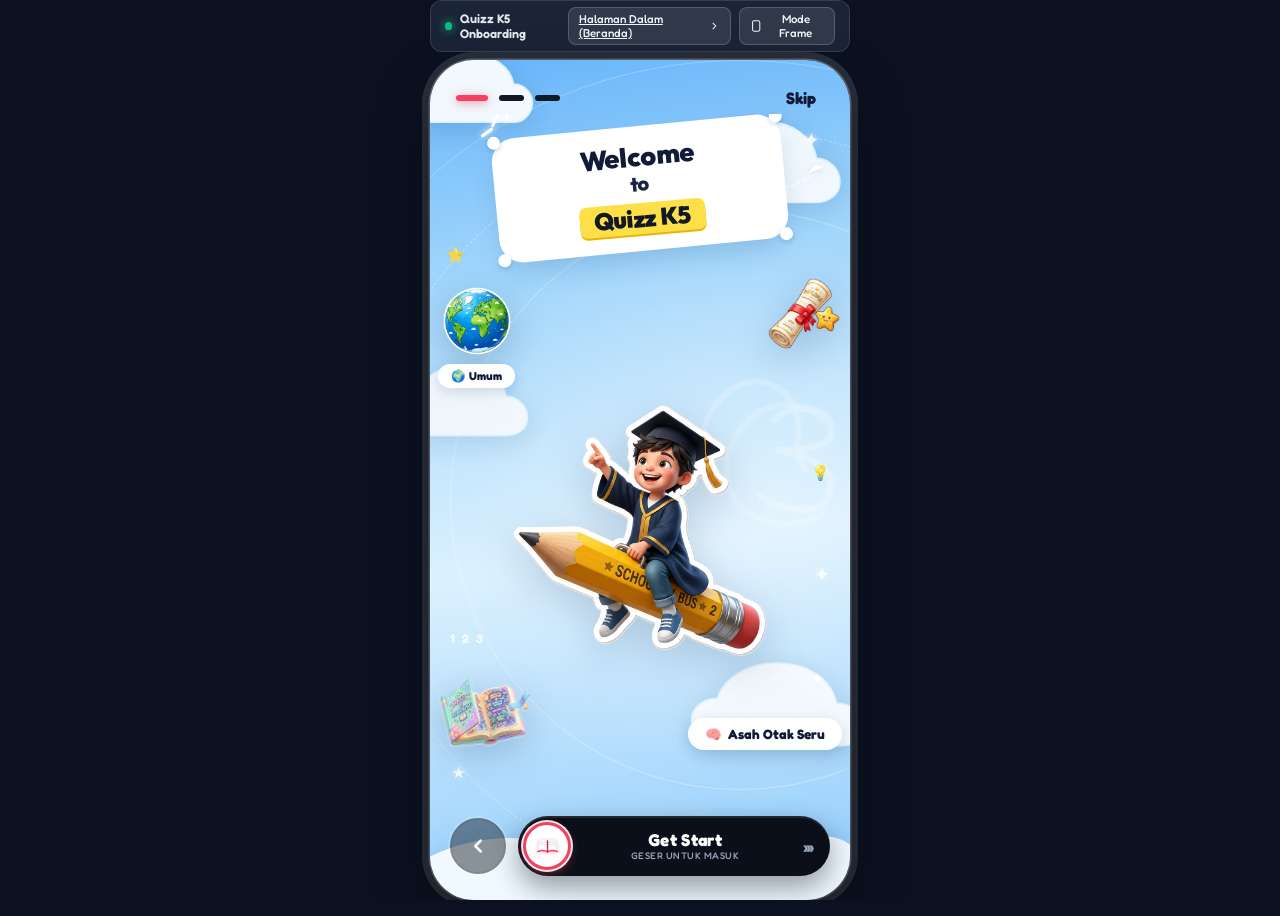
==== index.html @ 871a9f18 "first commit" ====
<!DOCTYPE html>
<html lang="id">
<head>
  <meta charset="UTF-8">
  <meta name="viewport" content="width=device-width, initial-scale=1.0, maximum-scale=1.0, user-scalable=no, viewport-fit=cover">
  <title>Quizz K5 - Welcome</title>
  <meta name="description" content="Welcome to Quizz K5 - Fun and Interactive Learning Quiz">
  <!-- Google Fonts -->
  <link rel="preconnect" href="https://fonts.googleapis.com">
  <link rel="preconnect" href="https://fonts.gstatic.com" crossorigin>
  <link href="https://fonts.googleapis.com/css2?family=Fredoka:wght@400;500;600;700&family=Outfit:wght@400;500;600;700;800;900&family=Plus+Jakarta+Sans:wght@500;600;700;800&display=swap" rel="stylesheet">
  <link rel="stylesheet" href="style.css">
</head>
<body>
  <div class="viewport-wrapper">
    <!-- Desktop Preview Controls -->
    <div class="preview-toolbar" id="previewToolbar">
      <div class="toolbar-brand">
        <span class="toolbar-dot"></span>
        <span class="toolbar-title">Quizz K5 Onboarding</span>
      </div>
      <div class="toolbar-actions">
        <a href="beranda/index.html" class="toolbar-btn" title="Buka Halaman Dalam Beranda">
          <span>Halaman Dalam (Beranda)</span>
          <svg width="14" height="14" viewBox="0 0 24 24" fill="none" stroke="currentColor" stroke-width="2"><polyline points="9 18 15 12 9 6"></polyline></svg>
        </a>
        <button class="toolbar-btn" id="toggleFrameBtn" title="Toggle Mobile Mockup Frame">
          <svg width="14" height="14" viewBox="0 0 24 24" fill="none" stroke="currentColor" stroke-width="2"><rect x="5" y="2" width="14" height="20" rx="3"></rect><line x1="12" y1="18" x2="12.01" y2="18"></line></svg>
          <span id="frameModeText">Mode Frame</span>
        </button>
      </div>
    </div>

    <!-- Main Mobile App Screen (Onboarding) -->
    <main class="app-screen" id="appScreen">
      <!-- Background Graphic Accents (Vibrant Sky with Crisp Fluffy Clouds) -->
      <div class="bg-elements" aria-hidden="true">
        <!-- Concentric Radial Wave Rings -->
        <div class="wave-ring wave-1"></div>
        <div class="wave-ring wave-2"></div>
        <div class="wave-ring wave-3"></div>

        <!-- Defined, Visible Fluffy Clouds (High Contrast & Soft Shadows) -->
        <svg class="abstract-cloud cloud-top-left" viewBox="0 0 200 120" fill="none" xmlns="http://www.w3.org/2000/svg">
          <path d="M25 85C12 85 0 74 0 62C0 50 10 40 22 40C26 20 46 5 72 5C98 5 118 20 122 40C134 40 144 50 144 62C144 74 134 85 122 85H25Z" fill="#FFFFFF" fill-opacity="0.95"/>
          <path d="M25 85C12 85 0 74 0 62C0 50 10 40 22 40C26 20 46 5 72 5C98 5 118 20 122 40C134 40 144 50 144 62C144 74 134 85 122 85H25Z" stroke="#E0F2FE" stroke-width="2"/>
        </svg>

        <svg class="abstract-cloud cloud-upper-right" viewBox="0 0 240 140" fill="none" xmlns="http://www.w3.org/2000/svg">
          <path d="M40 105C22 105 8 92 8 76C8 60 22 48 38 48C44 24 70 8 102 8C134 8 160 26 164 52C178 52 192 64 192 80C192 96 178 105 162 105H40Z" fill="#FFFFFF" fill-opacity="0.92"/>
          <path d="M40 105C22 105 8 92 8 76C8 60 22 48 38 48C44 24 70 8 102 8C134 8 160 26 164 52C178 52 192 64 192 80C192 96 178 105 162 105H40Z" stroke="#E0F2FE" stroke-width="2"/>
        </svg>

        <svg class="abstract-cloud cloud-mid-left" viewBox="0 0 220 130" fill="none" xmlns="http://www.w3.org/2000/svg">
          <path d="M30 90C14 90 2 78 2 64C2 50 14 40 28 40C34 18 56 4 82 4C110 4 132 20 136 42C150 42 162 54 162 68C162 82 150 90 136 90H30Z" fill="#FFFFFF" fill-opacity="0.88"/>
          <path d="M30 90C14 90 2 78 2 64C2 50 14 40 28 40C34 18 56 4 82 4C110 4 132 20 136 42C150 42 162 54 162 68C162 82 150 90 136 90H30Z" stroke="#E0F2FE" stroke-width="2"/>
        </svg>

        <svg class="abstract-cloud cloud-lower-right" viewBox="0 0 260 150" fill="none" xmlns="http://www.w3.org/2000/svg">
          <path d="M50 115C30 115 14 100 14 84C14 68 28 56 46 56C54 30 84 12 120 12C158 12 188 32 194 62C212 62 230 76 230 94C230 112 212 115 194 115H50Z" fill="#FFFFFF" fill-opacity="0.9"/>
          <path d="M50 115C30 115 14 100 14 84C14 68 28 56 46 56C54 30 84 12 120 12C158 12 188 32 194 62C212 62 230 76 230 94C230 112 212 115 194 115H50Z" stroke="#E0F2FE" stroke-width="2"/>
        </svg>

        <!-- Bottom Horizon Rolling Clouds -->
        <svg class="abstract-cloud-bottom" viewBox="0 0 420 120" preserveAspectRatio="none" fill="none" xmlns="http://www.w3.org/2000/svg">
          <path d="M0 65C40 40 85 35 130 50C175 65 220 45 265 38C310 30 355 45 390 40C405 38 415 45 420 50V120H0V65Z" fill="#FFFFFF" fill-opacity="0.85"/>
          <path d="M0 75C30 55 70 50 110 62C160 76 210 60 255 52C310 42 360 55 420 60V120H0V75Z" fill="#F0F9FF" fill-opacity="0.95"/>
        </svg>

        <!-- Flying Paper Airplane Doodle -->
        <svg class="airplane-doodle" viewBox="0 0 160 100" fill="none" xmlns="http://www.w3.org/2000/svg">
          <path d="M10 80 C40 85, 60 50, 100 40 C120 35, 135 25, 140 18" stroke="rgba(255,255,255,0.7)" stroke-width="2" stroke-linecap="round" stroke-dasharray="4 4"/>
          <polygon points="145,15 125,24 135,12" fill="#FFFFFF" filter="drop-shadow(0 2px 4px rgba(18,54,102,0.15))"/>
        </svg>

        <!-- Cartoon Outline "ABC" Letters in background right -->
        <svg class="abc-doodle" viewBox="0 0 260 260" fill="none" xmlns="http://www.w3.org/2000/svg">
          <path d="M45 130 C45 90, 80 50, 115 50 C150 50, 175 80, 175 125 C175 140, 180 155, 190 165" stroke="rgba(255,255,255,0.5)" stroke-width="8" stroke-linecap="round" stroke-linejoin="round" stroke-dasharray="1 1"/>
          <path d="M140 100 C155 75, 215 70, 220 105 C225 130, 170 140, 150 140 C190 145, 235 155, 225 195 C215 230, 155 220, 130 205" stroke="rgba(255,255,255,0.6)" stroke-width="9" stroke-linecap="round" stroke-linejoin="round"/>
          <path d="M220 220 C180 250, 120 245, 95 210 C70 175, 80 120, 120 90 C150 70, 190 75, 205 95" stroke="rgba(255,255,255,0.45)" stroke-width="8" stroke-linecap="round"/>
        </svg>

        <!-- Educational Doodles Floating in Sky -->
        <div class="sky-doodle doodle-star1">⭐</div>
        <div class="sky-doodle doodle-star2">✨</div>
        <div class="sky-doodle doodle-bulb">💡</div>
        <div class="sky-doodle doodle-math">1 2 3</div>
        <div class="sky-doodle doodle-plus">+</div>

        <!-- Delicate Sparkles -->
        <div class="sparkle sparkle-1">✦</div>
        <div class="sparkle sparkle-2">✧</div>
        <div class="sparkle sparkle-3">✦</div>
        <div class="sparkle sparkle-4">★</div>
      </div>

      <!-- Top Navigation Bar -->
      <header class="top-nav">
        <!-- Progress Indicators (Red navigation dashes) -->
        <nav class="progress-dashes" aria-label="Navigasi Halaman Quiz">
          <button class="dash-btn active" id="navDash0" aria-label="Slide 1" data-slide="0">
            <span class="dash-indicator"></span>
          </button>
          <button class="dash-btn" id="navDash1" aria-label="Slide 2" data-slide="1">
            <span class="dash-indicator"></span>
          </button>
          <button class="dash-btn" id="navDash2" aria-label="Slide 3" data-slide="2">
            <span class="dash-indicator"></span>
          </button>
        </nav>

        <!-- Skip Button (Jumps directly to Beranda) -->
        <button class="skip-btn" id="skipBtn" type="button" aria-label="Skip onboarding to Home">
          Skip
        </button>
      </header>

      <!-- NEATLY ARRANGED FLOATING LEARNING ELEMENTS (Enlarged & Animated, No Overlap) -->
      <!-- 1. Mid-Left: 3D Earth Globe + "Umum" Badge -->
      <div class="ambient-badge-wrap ambient-left" id="wrapGlobe">
        <div class="floating-item item-globe" id="floatingGlobe" title="Planet Bumi Pengetahuan">
          <img src="assets/element_globe.png" alt="Planet Bumi 3D" class="float-img" draggable="false">
        </div>
        <div class="chip-left" id="chipLeft">
          <span class="chip-icon">🌍</span>
          <span class="chip-text">Umum</span>
        </div>
      </div>

      <!-- 2. Mid-Right: 3D Diploma & Gold Star Certificate -->
      <div class="ambient-badge-wrap ambient-right" id="wrapDiploma">
        <div class="floating-item item-diploma" id="floatingDiploma" title="Ijazah & Bintang Juara">
          <img src="assets/element_diploma.png" alt="Sertifikat 3D" class="float-img" draggable="false">
        </div>
      </div>

      <!-- 3. Lower-Left: 3D Magic Open Book (Elevated & Enlarged) -->
      <div class="ambient-badge-wrap ambient-bottom-left" id="wrapBook">
        <div class="floating-item item-book" id="floatingBook" title="Buku Pelajaran Ajaib">
          <img src="assets/element_book.png" alt="Buku Ajaib 3D" class="float-img" draggable="false">
        </div>
      </div>

      <!-- 4. Lower-Right: Creative Brain Challenge Badge (Elevated & Enlarged) -->
      <div class="ambient-badge-wrap ambient-bottom-right" id="wrapBrain">
        <div class="chip-right" id="chipRight">
          <span class="chip-icon">🧠</span>
          <span class="chip-text">Asah Otak Seru</span>
        </div>
      </div>

      <!-- Carousel Container (Slides) -->
      <div class="carousel-container" id="carouselContainer">
        <div class="carousel-track" id="carouselTrack">

          <!-- SLIDE 1 (MATCHES REFERENCE IMAGE EXACTLY - BALANCED & SPACIOUS) -->
          <div class="carousel-slide slide-active" data-index="0">
            <!-- Tilted Board with 4 Corner Pins -->
            <div class="welcome-section">
              <div class="card-wrapper">
                <div class="burst-sparkles" aria-hidden="true">
                  <span class="ray ray-1"></span>
                  <span class="ray ray-2"></span>
                  <span class="ray ray-3"></span>
                </div>
                <div class="welcome-card">
                  <div class="corner-pin pin-tl"></div>
                  <div class="corner-pin pin-tr"></div>
                  <div class="corner-pin pin-bl"></div>
                  <div class="corner-pin pin-br"></div>
                  <div class="card-inner-content">
                    <h1 class="welcome-title">
                      <span class="title-line title-welcome">Welcome</span>
                      <span class="title-line title-to">to</span>
                      <span class="title-line title-highlight-wrap">
                        <span class="title-highlight">Quizz K5</span>
                      </span>
                    </h1>
                  </div>
                </div>
              </div>
            </div>

            <!-- Hero Character: Boy on Flying Pencil (Static, No Bobbing Animation) -->
            <div class="hero-character-section">
              <div class="character-container">
                <div class="character-inner character-static">
                  <img 
                    src="assets/character.png" 
                    alt="Siswa ceria mengendarai pensil kuning terbang"
                    class="hero-img hero-boy"
                    id="heroCharacter"
                    draggable="false"
                  />
                </div>
              </div>
            </div>
          </div>

          <!-- SLIDE 2: Raih Bintang & Skor Juara -->
          <div class="carousel-slide" data-index="1">
            <div class="welcome-section">
              <div class="card-wrapper">
                <div class="burst-sparkles" aria-hidden="true">
                  <span class="ray ray-1"></span>
                  <span class="ray ray-2"></span>
                  <span class="ray ray-3"></span>
                </div>
                <div class="welcome-card card-slide2">
                  <div class="corner-pin pin-tl"></div>
                  <div class="corner-pin pin-tr"></div>
                  <div class="corner-pin pin-bl"></div>
                  <div class="corner-pin pin-br"></div>
                  <div class="card-inner-content">
                    <h2 class="welcome-title">
                      <span class="title-line title-welcome">Raih Bintang</span>
                      <span class="title-line title-to">&amp; Skor</span>
                      <span class="title-line title-highlight-wrap">
                        <span class="title-highlight">Terbaikmu</span>
                      </span>
                    </h2>
                  </div>
                </div>
              </div>
            </div>

            <!-- Hero Character: Girl with Golden Star Trophy (Static) -->
            <div class="hero-character-section">
              <div class="character-container">
                <div class="character-inner character-static">
                  <img 
                    src="assets/character2.png" 
                    alt="Siswi berprestasi memegang piala bintang emas dan kartu kuis"
                    class="hero-img hero-trophy"
                    draggable="false"
                  />
                </div>
              </div>
            </div>
          </div>

          <!-- SLIDE 3: Siap Untuk Memulai Tantangan -->
          <div class="carousel-slide" data-index="2">
            <div class="welcome-section">
              <div class="card-wrapper">
                <div class="burst-sparkles" aria-hidden="true">
                  <span class="ray ray-1"></span>
                  <span class="ray ray-2"></span>
                  <span class="ray ray-3"></span>
                </div>
                <div class="welcome-card card-slide3">
                  <div class="corner-pin pin-tl"></div>
                  <div class="corner-pin pin-tr"></div>
                  <div class="corner-pin pin-bl"></div>
                  <div class="corner-pin pin-br"></div>
                  <div class="card-inner-content">
                    <h2 class="welcome-title">
                      <span class="title-line title-welcome">Siap Untuk</span>
                      <span class="title-line title-to">Memulai</span>
                      <span class="title-line title-highlight-wrap">
                        <span class="title-highlight">Tantangan?</span>
                      </span>
                    </h2>
                  </div>
                </div>
              </div>
            </div>

            <!-- Hero Character: Student Ready with Checklist (Static) -->
            <div class="hero-character-section">
              <div class="character-container">
                <div class="character-inner character-static">
                  <img 
                    src="assets/character3.png" 
                    alt="Siswa siap kuis dengan checklist kelulusan"
                    class="hero-img hero-ready"
                    draggable="false"
                  />
                </div>
              </div>
            </div>
          </div>

        </div>
      </div>

      <!-- Bottom Action Bar / Draggable Slider (Slide to Start -> Navigates to home.html) -->
      <footer class="bottom-action-bar">
        <!-- Left Circular Back Button -->
        <button class="circle-btn-back disabled" id="backBtn" type="button" aria-label="Halaman sebelumnya">
          <svg width="22" height="22" viewBox="0 0 24 24" fill="none" stroke="currentColor" stroke-width="2.8" stroke-linecap="round" stroke-linejoin="round">
            <polyline points="15 18 9 12 15 6"></polyline>
          </svg>
        </button>

        <!-- Right Draggable Slider Pill Button (Slide to Start / Geser) -->
        <div class="slider-pill-container" id="sliderPillContainer">
          <!-- Active Color Progress Fill (Follows Thumb Drag) -->
          <div class="slider-fill-track" id="sliderFillTrack"></div>

          <!-- Draggable Thumb Knob (Pink rimmed circle with open book icon) -->
          <div class="slider-thumb-handle" id="sliderThumb" role="slider" aria-label="Geser untuk Memulai" aria-valuemin="0" aria-valuemax="100" aria-valuenow="0" tabindex="0">
            <div class="book-badge">
              <div class="book-icon-wrapper">
                <svg viewBox="0 0 36 36" fill="none" class="book-svg">
                  <!-- Book Pages / Spine -->
                  <path d="M18 10C14.5 7.5 9 7.8 5 10V25C9 23 14.5 22.8 18 25V10Z" fill="#FFFFFF" stroke="#E2E8F0" stroke-width="1.2"/>
                  <path d="M18 10C21.5 7.5 27 7.8 31 10V25C27 23 21.5 22.8 18 25V10Z" fill="#F8FAFC" stroke="#E2E8F0" stroke-width="1.2"/>
                  <!-- Page edge lines -->
                  <path d="M7 13C10.5 11.2 15 11.2 17 12.5" stroke="#CBD5E1" stroke-width="1" stroke-linecap="round"/>
                  <path d="M7 16.5C10.5 14.7 15 14.7 17 16" stroke="#CBD5E1" stroke-width="1" stroke-linecap="round"/>
                  <path d="M19 12.5C21 11.2 25.5 11.2 29 13" stroke="#CBD5E1" stroke-width="1" stroke-linecap="round"/>
                  <path d="M19 16C21 14.7 25.5 14.7 29 16.5" stroke="#CBD5E1" stroke-width="1" stroke-linecap="round"/>
                  <!-- Book Cover Border / Outline in Pink/Red -->
                  <path d="M4 25.5C8 23.5 14 23.2 18 25.8C22 23.2 28 23.5 32 25.5" stroke="#F43F5E" stroke-width="2" stroke-linecap="round"/>
                  <path d="M18 10V26" stroke="#E11D48" stroke-width="2" stroke-linecap="round"/>
                </svg>
              </div>
            </div>
            <!-- Swipe drag hint ripples -->
            <div class="thumb-pulse-ring"></div>
          </div>

          <!-- Center Slider Text Label -->
          <div class="slider-text-label" id="sliderTextLabel">
            <span class="main-label">Get Start</span>
            <span class="sub-label">Geser untuk Masuk</span>
          </div>

          <!-- Triple Chevron Chevrons (Right End) -->
          <div class="triple-arrow" id="sliderArrows" aria-hidden="true">
            <span class="arr arr-1">›</span>
            <span class="arr arr-2">›</span>
            <span class="arr arr-3">›</span>
          </div>
        </div>
      </footer>

      <!-- Interactive Modal / Feedback Toast -->
      <div class="toast-notification" id="toastNotification" role="alert" aria-live="polite">
        <span class="toast-icon">🚀</span>
        <span class="toast-msg" id="toastMsg">Menyiapkan Kuis K5...</span>
      </div>

      <!-- Confetti Particles Container -->
      <div class="confetti-container" id="confettiContainer" aria-hidden="true"></div>
    </main>
  </div>

  <script src="script.js"></script>
</body>
</html>
---- style.css ----
/* ==========================================================================
   QUIZZ K5 - MODERN ONBOARDING UI
   Design Theme: Soft Cloud Blue with Abstract Cloud Formations
   Clean, Balanced, Spacious Layout (Zero Overlap, Static Hero, Responsive)
   ========================================================================== */

:root {
  /* Soft Cloud Blue Theme */
  --bg-sky-top: #a5d4fb;
  --bg-sky-mid: #cde7fe;
  --bg-sky-bottom: #a8d6fa;

  /* Red/Pink Navigation & Accents */
  --color-nav-red: #f43f5e;
  --color-nav-red-glow: rgba(244, 63, 94, 0.55);
  --color-primary-dark: #0f172a;
  --color-navy: #111a36;
  --color-highlight-yellow: #fde047;
  --color-highlight-shadow: #eab308;

  /* Typography */
  --font-heading: 'Outfit', -apple-system, BlinkMacSystemFont, sans-serif;
  --font-friendly: 'Fredoka', 'Plus Jakarta Sans', sans-serif;

  /* Sizing */
  --app-max-width: 420px;
  --app-height: 840px;
  --transition-smooth: all 0.28s cubic-bezier(0.34, 1.56, 0.64, 1);
}

/* Base Reset */
*, *::before, *::after {
  box-sizing: border-box;
  margin: 0;
  padding: 0;
  -webkit-tap-highlight-color: transparent;
}

html, body {
  width: 100%;
  min-height: 100%;
  height: 100%;
  font-family: var(--font-friendly);
  background: #0b1120;
  color: var(--color-primary-dark);
  overflow-x: hidden;
  display: flex;
  justify-content: center;
  align-items: center;
  user-select: none;
  -webkit-font-smoothing: antialiased;
}

/* ==========================================================================
   VIEWPORT WRAPPER & TOOLBAR
   ========================================================================== */
.viewport-wrapper {
  display: flex;
  flex-direction: column;
  align-items: center;
  justify-content: center;
  min-height: 100vh;
  min-height: 100dvh;
  width: 100%;
  padding: clamp(8px, 1.8vh, 18px) 12px;
  position: relative;
}

.preview-toolbar {
  display: flex;
  align-items: center;
  justify-content: space-between;
  width: 100%;
  max-width: var(--app-max-width);
  margin-bottom: 8px;
  padding: 6px 14px;
  background: rgba(30, 41, 59, 0.85);
  backdrop-filter: blur(12px);
  -webkit-backdrop-filter: blur(12px);
  border: 1px solid rgba(255, 255, 255, 0.12);
  border-radius: 12px;
  color: #e2e8f0;
  font-size: 12.5px;
  flex-shrink: 0;
}

.toolbar-brand {
  display: flex;
  align-items: center;
  gap: 8px;
  font-weight: 600;
}

.toolbar-dot {
  width: 8px;
  height: 8px;
  border-radius: 50%;
  background: #10b981;
  box-shadow: 0 0 10px #10b981;
  animation: pulse-dot 2s infinite ease-in-out;
}

@keyframes pulse-dot {
  0%, 100% { opacity: 1; transform: scale(1); }
  50% { opacity: 0.5; transform: scale(0.85); }
}

.toolbar-actions {
  display: flex;
  gap: 8px;
}

.toolbar-btn {
  background: rgba(255, 255, 255, 0.1);
  border: 1px solid rgba(255, 255, 255, 0.18);
  color: #f1f5f9;
  border-radius: 8px;
  padding: 4px 10px;
  font-size: 11.5px;
  font-weight: 500;
  font-family: inherit;
  cursor: pointer;
  display: flex;
  align-items: center;
  gap: 5px;
  transition: all 0.2s ease;
}

.toolbar-btn:hover {
  background: rgba(255, 255, 255, 0.22);
}

/* ==========================================================================
   APP SCREEN (PHONE CONTAINER & SOFT CLOUD BLUE BACKGROUND)
   ========================================================================== */
/* ==========================================================================
   APP SCREEN (PHONE CONTAINER & VIBRANT SOFT CLOUD BLUE BACKGROUND)
   ========================================================================== */
.app-screen {
  position: relative;
  width: 100%;
  max-width: var(--app-max-width);
  height: clamp(560px, 94vh, var(--app-height));
  height: clamp(560px, 94dvh, var(--app-height));
  /* Rich, vibrant sky gradient with high contrast for white fluffy clouds */
  background: linear-gradient(172deg, 
    #68b5fa 0%, 
    #9fd5fb 24%, 
    #dcf1fe 58%, 
    #8ecbfc 100%
  );
  border-radius: clamp(28px, 5vw, 44px);
  box-shadow: 
    0 25px 60px -12px rgba(0, 0, 0, 0.55),
    0 0 0 8px rgba(255, 255, 255, 0.12),
    0 0 0 1.5px rgba(255, 255, 255, 0.25);
  overflow: hidden;
  display: flex;
  flex-direction: column;
  justify-content: space-between;
  padding: clamp(14px, 2.5vh, 22px) clamp(14px, 4vw, 20px) clamp(16px, 2.8vh, 24px) clamp(14px, 4vw, 20px);
  transition: all 0.35s ease;
}

.app-screen.fullscreen-mode {
  max-width: 100vw;
  height: 100vh;
  height: 100dvh;
  border-radius: 0;
  box-shadow: none;
  padding: max(16px, env(safe-area-inset-top, 16px)) 18px max(18px, env(safe-area-inset-bottom, 18px)) 18px;
}

/* ==========================================================================
   BACKGROUND GRAPHICS & CRISP FLUFFY CLOUDS (HIGH CONTRAST)
   ========================================================================== */
.bg-elements {
  position: absolute;
  inset: 0;
  pointer-events: none;
  z-index: 1;
  overflow: hidden;
}

/* Concentric Wave Rings */
.wave-ring {
  position: absolute;
  border-radius: 50%;
  border: 1px solid rgba(255, 255, 255, 0.3);
}

.wave-1 {
  width: 580px;
  height: 580px;
  right: -180px;
  top: 150px;
  background: radial-gradient(circle, rgba(255, 255, 255, 0.28) 0%, rgba(255, 255, 255, 0) 70%);
}

.wave-2 {
  width: 760px;
  height: 760px;
  right: -270px;
  top: 70px;
  border: 1.5px dashed rgba(255, 255, 255, 0.35);
}

.wave-3 {
  width: 940px;
  height: 940px;
  right: -360px;
  top: 0;
  border: 1px solid rgba(255, 255, 255, 0.25);
}

/* Defined, Visible Fluffy Clouds (High Contrast with Soft Shadow) */
.abstract-cloud {
  position: absolute;
  pointer-events: none;
  filter: drop-shadow(0 6px 14px rgba(18, 54, 102, 0.16));
}

.cloud-top-left {
  top: -10px;
  left: -20px;
  width: 170px;
  height: auto;
  opacity: 0.96;
}

.cloud-upper-right {
  top: 55px;
  right: -30px;
  width: 200px;
  height: auto;
  opacity: 0.94;
}

.cloud-mid-left {
  top: 36%;
  left: -35px;
  width: 180px;
  height: auto;
  opacity: 0.92;
}

.cloud-lower-right {
  bottom: 15%;
  right: -40px;
  width: 210px;
  height: auto;
  opacity: 0.94;
}

.abstract-cloud-bottom {
  position: absolute;
  bottom: 0;
  left: 0;
  right: 0;
  width: 100%;
  height: 95px;
  pointer-events: none;
  filter: drop-shadow(0 -4px 12px rgba(18, 54, 102, 0.08));
}

/* Flying Paper Airplane Doodle with Flight Trail */
.airplane-doodle {
  position: absolute;
  top: 95px;
  right: 15px;
  width: 125px;
  height: auto;
  z-index: 2;
  pointer-events: none;
  animation: plane-flight-float 6s ease-in-out infinite alternate;
}

@keyframes plane-flight-float {
  0% { transform: translateY(0px) rotate(0deg); }
  50% { transform: translateY(-8px) rotate(2deg); }
  100% { transform: translateY(4px) rotate(-1deg); }
}

/* Educational Doodles Floating in Sky */
.sky-doodle {
  position: absolute;
  pointer-events: none;
  z-index: 2;
  animation: doodle-twinkle 4.5s ease-in-out infinite alternate;
}

.doodle-star1 { top: 22%; left: 16px; font-size: 15px; opacity: 0.85; animation-delay: 0.3s; }
.doodle-star2 { top: 13%; left: 90px; font-size: 16px; opacity: 0.8; animation-delay: 1.2s; }
.doodle-bulb { top: 48%; right: 20px; font-size: 15px; opacity: 0.75; animation-delay: 0.8s; }
.doodle-math {
  top: 68%;
  left: 20px;
  font-family: var(--font-friendly);
  font-size: 12.5px;
  font-weight: 800;
  color: rgba(255, 255, 255, 0.75);
  letter-spacing: 2px;
  animation-delay: 1.5s;
}
.doodle-plus {
  top: 72%;
  right: 28px;
  font-family: var(--font-friendly);
  font-size: 18px;
  font-weight: 800;
  color: rgba(255, 255, 255, 0.7);
  animation-delay: 2s;
}

@keyframes doodle-twinkle {
  0% { opacity: 0.4; transform: scale(0.9) translateY(0); }
  50% { opacity: 0.9; transform: scale(1.1) translateY(-4px); }
  100% { opacity: 0.6; transform: scale(0.95) translateY(2px); }
}

/* Cartoon Outline "ABC" Letters in background right */
.abc-doodle {
  position: absolute;
  right: -10px;
  top: 34%;
  width: 190px;
  height: 190px;
  opacity: 0.4;
  transform: rotate(6deg);
  filter: drop-shadow(0 2px 4px rgba(255, 255, 255, 0.4));
  pointer-events: none;
}

/* Delicate Sparkles */
.sparkle {
  position: absolute;
  color: rgba(255, 255, 255, 0.85);
  font-size: 18px;
  line-height: 1;
  text-shadow: 0 0 8px rgba(255, 255, 255, 0.7);
  animation: twinkle 3.5s ease-in-out infinite alternate;
  pointer-events: none;
}

.sparkle-1 { top: 70px; right: 30px; font-size: 20px; animation-delay: 0.2s; }
.sparkle-2 { top: 38%; left: 16px; font-size: 16px; animation-delay: 1.1s; }
.sparkle-3 { top: 60%; right: 20px; font-size: 19px; animation-delay: 0.7s; }
.sparkle-4 { bottom: 120px; left: 22px; font-size: 15px; animation-delay: 1.8s; }

@keyframes twinkle {
  0% { opacity: 0.3; transform: scale(0.85); }
  50% { opacity: 0.95; transform: scale(1.15) rotate(10deg); }
  100% { opacity: 0.5; transform: scale(0.9); }
}

/* ==========================================================================
   TOP NAVIGATION
   ========================================================================== */
.top-nav {
  position: relative;
  z-index: 20;
  display: flex;
  align-items: center;
  justify-content: space-between;
  width: 100%;
  flex-shrink: 0;
  padding: 2px 4px;
}

.progress-dashes {
  display: flex;
  align-items: center;
  gap: 7px;
}

.dash-btn {
  background: transparent;
  border: none;
  padding: 6px 2px;
  cursor: pointer;
  display: flex;
  align-items: center;
}

.dash-indicator {
  display: block;
  width: clamp(20px, 5.2vw, 25px);
  height: 5.5px;
  border-radius: 999px;
  background-color: #111827;
  transition: all 0.35s cubic-bezier(0.34, 1.56, 0.64, 1);
}

.dash-btn:hover .dash-indicator {
  transform: scaleY(1.3);
  background-color: #374151;
}

/* Active Red State */
.dash-btn.active .dash-indicator {
  width: clamp(26px, 7vw, 32px);
  background-color: var(--color-nav-red);
  box-shadow: 0 2px 10px var(--color-nav-red-glow);
}

/* Skip Button */
.skip-btn {
  background: transparent;
  border: none;
  font-family: var(--font-friendly);
  font-size: clamp(14px, 3.8vw, 16.5px);
  font-weight: 700;
  color: var(--color-navy);
  cursor: pointer;
  padding: 4px 10px;
  border-radius: 10px;
  transition: all 0.2s ease;
}

.skip-btn:hover {
  background: rgba(255, 255, 255, 0.35);
  transform: translateY(-1px);
}

/* ==========================================================================
   NEATLY ARRANGED LEARNING ELEMENTS (ENLARGED & BEAUTIFULLY ANIMATED)
   ========================================================================== */
.ambient-badge-wrap {
  position: absolute;
  z-index: 15;
  pointer-events: none;
  display: flex;
  flex-direction: column;
  align-items: center;
}

.ambient-badge-wrap * {
  pointer-events: auto;
}

.floating-item {
  cursor: pointer;
  transition: transform 0.25s ease;
}

.float-img {
  width: 100%;
  height: auto;
  object-fit: contain;
  filter: drop-shadow(0 10px 18px rgba(18, 54, 102, 0.24));
  transition: transform 0.25s ease, filter 0.25s ease;
}

/* 1. Mid-Left: 3D Earth Globe + "Umum" Badge (Enlarged & Floating) */
.ambient-left {
  left: 8px;
  top: 27%;
  gap: 5px;
}

.item-globe {
  width: clamp(52px, 14vw, 68px);
  animation: float-globe-wobble 5.4s ease-in-out infinite alternate;
}

.item-globe:hover .float-img {
  transform: scale(1.15) rotate(12deg);
  filter: drop-shadow(0 14px 22px rgba(56, 189, 248, 0.45));
}

@keyframes float-globe-wobble {
  0% {
    transform: translateY(0px) rotate(-5deg) scale(0.97);
  }
  50% {
    transform: translateY(-11px) rotate(5deg) scale(1.03);
  }
  100% {
    transform: translateY(5px) rotate(-2deg) scale(1);
  }
}

.chip-left {
  background: rgba(255, 255, 255, 0.94);
  backdrop-filter: blur(8px);
  -webkit-backdrop-filter: blur(8px);
  padding: 4px 12px;
  border-radius: 999px;
  box-shadow: 0 4px 12px rgba(18, 54, 102, 0.14);
  border: 1.5px solid rgba(255, 255, 255, 0.95);
  font-family: var(--font-friendly);
  font-size: 11.5px;
  font-weight: 700;
  color: var(--color-navy);
  display: flex;
  align-items: center;
  gap: 4px;
  cursor: pointer;
  animation: badge-shimmer-left 4.6s ease-in-out infinite alternate;
  transition: transform 0.2s ease;
}

.chip-left:hover {
  transform: scale(1.1);
  box-shadow: 0 6px 16px rgba(18, 54, 102, 0.22);
}

@keyframes badge-shimmer-left {
  0% { transform: translateY(0px); }
  100% { transform: translateY(-5px); }
}

/* 2. Mid-Right: 3D Diploma & Gold Star Certificate (Enlarged & Rocking) */
.ambient-right {
  right: 10px;
  top: 26%;
}

.item-diploma {
  width: clamp(56px, 15vw, 72px);
  animation: float-diploma-rock 5.8s ease-in-out infinite alternate;
}

.item-diploma:hover .float-img {
  transform: scale(1.15) rotate(10deg);
  filter: drop-shadow(0 14px 24px rgba(250, 204, 21, 0.45));
}

@keyframes float-diploma-rock {
  0% {
    transform: translateY(2px) rotate(7deg);
  }
  50% {
    transform: translateY(-12px) rotate(-3deg) scale(1.04);
  }
  100% {
    transform: translateY(6px) rotate(10deg);
  }
}

/* 3. Bottom-Left: 3D Magic Open Book (Significantly Enlarged & Elevated Upwards) */
.ambient-bottom-left {
  left: 8px;
  bottom: 148px;
}

.item-book {
  width: clamp(74px, 19vw, 95px);
  animation: float-book-flutter 5s ease-in-out infinite alternate;
}

.item-book:hover .float-img {
  transform: scale(1.15) rotate(-6deg);
  filter: drop-shadow(0 14px 22px rgba(244, 63, 94, 0.35));
}

@keyframes float-book-flutter {
  0% {
    transform: translateY(0px) rotate(-5deg) scale(0.97);
  }
  50% {
    transform: translateY(-11px) rotate(4deg) scale(1.03);
  }
  100% {
    transform: translateY(5px) rotate(-2deg) scale(1);
  }
}

/* 4. Bottom-Right: "Asah Otak Seru" Badge (Enlarged & Elevated Upwards) */
.ambient-bottom-right {
  right: 8px;
  bottom: 150px;
}

.chip-right {
  background: rgba(255, 255, 255, 0.95);
  backdrop-filter: blur(8px);
  -webkit-backdrop-filter: blur(8px);
  padding: 7px 16px;
  border-radius: 999px;
  box-shadow: 0 4px 14px rgba(18, 54, 102, 0.16);
  border: 1.5px solid rgba(255, 255, 255, 0.95);
  font-family: var(--font-friendly);
  font-size: clamp(12px, 3vw, 13.5px);
  font-weight: 700;
  color: var(--color-navy);
  display: flex;
  align-items: center;
  gap: 6px;
  cursor: pointer;
  animation: badge-breathe-pulse 4.2s ease-in-out infinite alternate;
  transition: transform 0.2s ease, box-shadow 0.2s ease;
}

.chip-right:hover {
  transform: scale(1.08);
  box-shadow: 0 8px 20px rgba(18, 54, 102, 0.24);
}

@keyframes badge-breathe-pulse {
  0% {
    transform: translateY(0px) scale(0.98);
    box-shadow: 0 4px 12px rgba(18, 54, 102, 0.14);
  }
  100% {
    transform: translateY(-5px) scale(1.02);
    box-shadow: 0 8px 18px rgba(244, 63, 94, 0.22);
  }
}

/* ==========================================================================
   CAROUSEL CONTAINER & SLIDES
   ========================================================================== */
.carousel-container {
  position: relative;
  z-index: 10;
  flex: 1;
  width: 100%;
  overflow: hidden;
  display: flex;
  flex-direction: column;
  min-height: 0;
}

.carousel-track {
  display: flex;
  width: 300%;
  height: 100%;
  transition: transform 0.45s cubic-bezier(0.25, 1, 0.5, 1);
}

.carousel-slide {
  width: 33.333333%;
  height: 100%;
  display: flex;
  flex-direction: column;
  justify-content: space-between;
  align-items: center;
  padding: 4px 0;
  opacity: 0.35;
  transform: scale(0.96);
  transition: opacity 0.4s ease, transform 0.4s ease;
  pointer-events: none;
  min-height: 0;
}

.carousel-slide.slide-active {
  opacity: 1;
  transform: scale(1);
  pointer-events: auto;
}

/* ==========================================================================
   WELCOME BOARD / CARD ("Welcome to Quizz K5")
   Compact, Perfectly Proportioned (Does NOT overlap side items)
   ========================================================================== */
.welcome-section {
  display: flex;
  justify-content: center;
  margin-top: clamp(2px, 1vh, 8px);
  margin-bottom: 2px;
  flex-shrink: 0;
  width: 100%;
}

.card-wrapper {
  position: relative;
  display: inline-block;
  max-width: 290px;
  width: 82%;
}

/* 3 Comic Burst Rays at top-left */
.burst-sparkles {
  position: absolute;
  top: -8px;
  left: -10px;
  width: 32px;
  height: 32px;
  pointer-events: none;
}

.ray {
  position: absolute;
  background: #ffffff;
  border-radius: 4px;
  box-shadow: 0 0 6px rgba(255, 255, 255, 0.9);
}

.ray-1 {
  width: 14px;
  height: 3px;
  top: 13px;
  left: -5px;
  transform: rotate(-35deg);
}

.ray-2 {
  width: 17px;
  height: 3px;
  top: 0px;
  left: 2px;
  transform: rotate(-65deg);
}

.ray-3 {
  width: 13px;
  height: 3px;
  top: -5px;
  left: 15px;
  transform: rotate(-95deg);
}

/* The Tilted White Card */
.welcome-card {
  position: relative;
  background: #ffffff;
  padding: clamp(10px, 1.6vh, 16px) clamp(18px, 4.8vw, 26px);
  border-radius: clamp(18px, 4vw, 24px);
  box-shadow: 
    0 14px 28px -6px rgba(24, 76, 140, 0.2),
    0 3px 6px rgba(255, 255, 255, 0.9) inset;
  transform: rotate(-5.5deg);
  border: 2px solid rgba(255, 255, 255, 0.95);
  transition: transform 0.3s ease;
  cursor: pointer;
  width: 100%;
}

.welcome-card:hover {
  transform: rotate(-3deg) scale(1.02);
}

.card-slide2 {
  transform: rotate(4.5deg);
}
.card-slide2:hover {
  transform: rotate(2deg) scale(1.02);
}

.card-slide3 {
  transform: rotate(-5deg);
}
.card-slide3:hover {
  transform: rotate(-2deg) scale(1.02);
}

/* 4 Corner Pins */
.corner-pin {
  position: absolute;
  width: 13px;
  height: 13px;
  background: #ffffff;
  border-radius: 50%;
  box-shadow: 0 2px 5px rgba(20, 60, 110, 0.2);
  border: 2px solid #ffffff;
  z-index: 5;
}

.pin-tl { top: -5px; left: -5px; }
.pin-tr { top: -5px; right: -5px; }
.pin-bl { bottom: -5px; left: -5px; }
.pin-br { bottom: -5px; right: -5px; }

/* Text Content Inside Card */
.card-inner-content {
  text-align: center;
}

.welcome-title {
  display: flex;
  flex-direction: column;
  align-items: center;
  font-family: var(--font-heading);
  line-height: 1.1;
  color: #17213c;
  letter-spacing: -0.4px;
}

.title-welcome {
  display: block;
  font-size: clamp(21px, 5vw, 27px);
  font-weight: 850;
  color: #111a36;
}

.title-to {
  display: block;
  font-size: clamp(16px, 3.8vw, 20px);
  font-weight: 800;
  margin: 1px 0 2px 0;
  color: #1a2544;
}

/* Yellow Highlighter Box Behind "Quizz K5" */
.title-highlight-wrap {
  display: inline-block;
  margin-top: 1px;
}

.title-highlight {
  display: inline-block;
  background: var(--color-highlight-yellow);
  color: #111827;
  font-size: clamp(19px, 4.5vw, 24px);
  font-weight: 900;
  padding: 2px clamp(9px, 2.5vw, 14px) 3px clamp(9px, 2.5vw, 14px);
  border-radius: 7px;
  box-shadow: 0 2px 0 var(--color-highlight-shadow);
  transform: rotate(0.5deg);
  letter-spacing: -0.3px;
}

/* ==========================================================================
   HERO CHARACTERS (STATIC, NO FLOATING ANIMATION AS REQUESTED)
   ========================================================================== */
.hero-character-section {
  position: relative;
  z-index: 6;
  flex: 1;
  display: flex;
  align-items: center;
  justify-content: center;
  width: 100%;
  min-height: 0;
  margin: 2px 0;
}

.character-container {
  position: relative;
  width: 100%;
  max-width: 300px;
  height: 100%;
  display: flex;
  align-items: center;
  justify-content: center;
}

.character-inner.character-static {
  position: relative;
  width: 100%;
  height: 100%;
  display: flex;
  align-items: center;
  justify-content: center;
  /* NO BOBBING / FLOATING ANIMATION */
  animation: none !important;
  transform: none !important;
}

.hero-img {
  width: auto;
  max-width: 86%;
  max-height: clamp(175px, 30vh, 255px);
  object-fit: contain;
  filter: drop-shadow(0 12px 20px rgba(18, 54, 102, 0.2));
  transition: transform 0.25s ease;
  cursor: pointer;
  pointer-events: auto;
}

.hero-img:hover {
  transform: scale(1.02);
}

/* ==========================================================================
   BOTTOM ACTION BAR (BACK CIRCLE & DRAGGABLE SLIDER PILL)
   ========================================================================== */
.bottom-action-bar {
  position: relative;
  z-index: 20;
  display: flex;
  align-items: center;
  gap: clamp(8px, 2.5vw, 12px);
  width: 100%;
  flex-shrink: 0;
  margin-top: 4px;
}

/* Left Circular Back Button */
.circle-btn-back {
  width: clamp(48px, 12.5vw, 56px);
  height: clamp(48px, 12.5vw, 56px);
  flex-shrink: 0;
  background: #0f131d;
  color: #ffffff;
  border-radius: 50%;
  border: 2px solid #000000;
  box-shadow: 
    0 0 0 2.5px rgba(255, 255, 255, 0.9),
    0 8px 18px rgba(0, 0, 0, 0.3);
  display: flex;
  align-items: center;
  justify-content: center;
  cursor: pointer;
  transition: var(--transition-smooth);
}

.circle-btn-back:hover:not(.disabled) {
  transform: scale(1.06);
  background: #1e293b;
  box-shadow: 
    0 0 0 3px #ffffff,
    0 10px 22px rgba(0, 0, 0, 0.35);
}

.circle-btn-back.disabled {
  opacity: 0.45;
  cursor: not-allowed;
  box-shadow: 0 0 0 2px rgba(255, 255, 255, 0.4);
}

/* Right Draggable Slider Pill Button */
.slider-pill-container {
  flex: 1;
  height: clamp(52px, 13vw, 60px);
  background: #0b0f19;
  border-radius: 999px;
  position: relative;
  overflow: hidden;
  display: flex;
  align-items: center;
  padding: 5px clamp(12px, 3.5vw, 18px) 5px 5px;
  box-shadow: 
    0 12px 28px rgba(11, 15, 25, 0.4),
    0 2px 0 rgba(255, 255, 255, 0.1) inset;
  cursor: pointer;
  touch-action: none;
  user-select: none;
}

/* Glowing Progress Fill (Stretches with thumb) */
.slider-fill-track {
  position: absolute;
  top: 0;
  left: 0;
  bottom: 0;
  width: 0;
  background: linear-gradient(90deg, 
    rgba(244, 63, 94, 0.35) 0%, 
    rgba(244, 63, 94, 0.85) 75%, 
    rgba(255, 94, 152, 0.95) 100%
  );
  border-radius: 999px;
  pointer-events: none;
  z-index: 2;
  box-shadow: 0 0 15px rgba(244, 63, 94, 0.6);
  transition: width 0.05s linear;
}

/* Draggable Knob Thumb */
.slider-thumb-handle {
  position: absolute;
  top: 50%;
  left: 5px;
  transform: translateY(-50%) translateX(0);
  width: clamp(42px, 10.5vw, 48px);
  height: clamp(42px, 10.5vw, 48px);
  z-index: 5;
  cursor: grab;
  touch-action: none;
  transition: transform 0.05s linear;
}

.slider-thumb-handle:active {
  cursor: grabbing;
}

.slider-thumb-handle.animating {
  transition: transform 0.32s cubic-bezier(0.34, 1.56, 0.64, 1) !important;
}

/* Circular Book Badge */
.book-badge {
  width: 100%;
  height: 100%;
  border-radius: 50%;
  background: #ffffff;
  border: 3.5px solid var(--color-nav-red);
  box-shadow: 
    0 0 0 2px rgba(255, 255, 255, 0.9),
    0 4px 10px rgba(244, 63, 94, 0.4);
  display: flex;
  align-items: center;
  justify-content: center;
  position: relative;
  transition: transform 0.2s ease;
}

.book-icon-wrapper {
  width: clamp(20px, 5vw, 25px);
  height: clamp(20px, 5vw, 25px);
  display: flex;
  align-items: center;
  justify-content: center;
}

.book-svg {
  width: 100%;
  height: 100%;
  filter: drop-shadow(0 1px 2px rgba(244, 63, 94, 0.3));
}

/* Subtle Pulse Ring to hint swipeability */
.thumb-pulse-ring {
  position: absolute;
  inset: -4px;
  border-radius: 50%;
  border: 2px solid var(--color-nav-red);
  opacity: 0;
  pointer-events: none;
  animation: pulse-ring 2.4s infinite ease-out;
}

@keyframes pulse-ring {
  0% { transform: scale(0.9); opacity: 0.8; }
  100% { transform: scale(1.4); opacity: 0; }
}

/* Center Slider Text */
.slider-text-label {
  position: absolute;
  left: 0;
  right: 0;
  text-align: center;
  display: flex;
  flex-direction: column;
  align-items: center;
  justify-content: center;
  pointer-events: none;
  z-index: 3;
  padding-left: clamp(14px, 3.5vw, 22px);
  transition: opacity 0.15s ease;
}

.main-label {
  font-family: var(--font-friendly);
  font-size: clamp(14.5px, 3.8vw, 17px);
  font-weight: 700;
  color: #ffffff;
  letter-spacing: 0.3px;
  line-height: 1.1;
}

.sub-label {
  font-family: var(--font-friendly);
  font-size: clamp(8.5px, 2.2vw, 9.5px);
  font-weight: 500;
  color: #94a3b8;
  letter-spacing: 0.5px;
  text-transform: uppercase;
}

/* Triple Arrow Chevrons */
.triple-arrow {
  margin-left: auto;
  display: flex;
  align-items: center;
  font-family: var(--font-heading);
  font-size: clamp(15px, 4vw, 18px);
  font-weight: 800;
  color: #94a3b8;
  letter-spacing: -2px;
  z-index: 3;
  pointer-events: none;
}

.arr {
  display: inline-block;
}

.arr-1 { animation: arr-pulse 1.2s infinite ease-in-out 0s; }
.arr-2 { animation: arr-pulse 1.2s infinite ease-in-out 0.2s; }
.arr-3 { animation: arr-pulse 1.2s infinite ease-in-out 0.4s; }

@keyframes arr-pulse {
  0%, 100% { opacity: 0.3; transform: translateX(0); color: #94a3b8; }
  50% { opacity: 1; transform: translateX(3px); color: #ffffff; }
}

/* ==========================================================================
   TOAST NOTIFICATION
   ========================================================================== */
.toast-notification {
  position: absolute;
  top: 65px;
  left: 50%;
  transform: translateX(-50%) translateY(-30px);
  background: rgba(15, 23, 42, 0.95);
  backdrop-filter: blur(10px);
  -webkit-backdrop-filter: blur(10px);
  color: #ffffff;
  padding: 8px 18px;
  border-radius: 999px;
  display: flex;
  align-items: center;
  gap: 8px;
  font-size: 13px;
  font-weight: 600;
  box-shadow: 0 10px 25px rgba(0, 0, 0, 0.35);
  opacity: 0;
  pointer-events: none;
  z-index: 100;
  transition: all 0.35s cubic-bezier(0.34, 1.56, 0.64, 1);
  border: 1px solid rgba(255, 255, 255, 0.15);
  white-space: nowrap;
}

.toast-notification.show {
  opacity: 1;
  transform: translateX(-50%) translateY(0);
}

/* Confetti Container */
.confetti-container {
  position: absolute;
  inset: 0;
  pointer-events: none;
  z-index: 90;
  overflow: hidden;
}

.confetti-particle {
  position: absolute;
  width: 9px;
  height: 9px;
  border-radius: 2px;
  animation: confetti-fall 2.5s cubic-bezier(0.25, 1, 0.5, 1) forwards;
}

@keyframes confetti-fall {
  0% {
    transform: translateY(-20px) rotate(0deg) scale(1);
    opacity: 1;
  }
  100% {
    transform: translateY(800px) rotate(720deg) scale(0.6);
    opacity: 0;
  }
}

/* ==========================================================================
   RESPONSIVENESS (MOBILE-FIRST)
   ========================================================================== */
@media (max-width: 480px) {
  body {
    background: linear-gradient(172deg, #9fd0fa 0%, #cbe7fe 30%, #9ecdf7 70%, #a6d5fa 100%);
  }

  .viewport-wrapper {
    padding: 0;
    min-height: 100vh;
    min-height: 100dvh;
  }

  .preview-toolbar {
    display: none;
  }

  .app-screen {
    max-width: 100%;
    height: 100vh;
    height: 100dvh;
    border-radius: 0;
    box-shadow: none;
    padding: max(14px, env(safe-area-inset-top, 14px)) 16px max(16px, env(safe-area-inset-bottom, 16px)) 16px;
  }

  .ambient-left {
    left: 8px;
    top: 28%;
  }

  .ambient-right {
    right: 8px;
    top: 27%;
  }

  .ambient-bottom-left {
    left: 8px;
    bottom: 140px;
  }

  .ambient-bottom-right {
    right: 8px;
    bottom: 142px;
  }
}

/* Ultra-short screen adjustments */
@media (max-height: 650px) {
  .welcome-section {
    margin-top: 2px;
  }
  .welcome-card {
    padding: 6px 14px;
  }
  .title-welcome { font-size: 19px; }
  .title-to { font-size: 15px; }
  .title-highlight { font-size: 17px; }
  .hero-img {
    max-height: 150px;
  }
  .ambient-badge-wrap {
    transform: scale(0.85);
  }
}
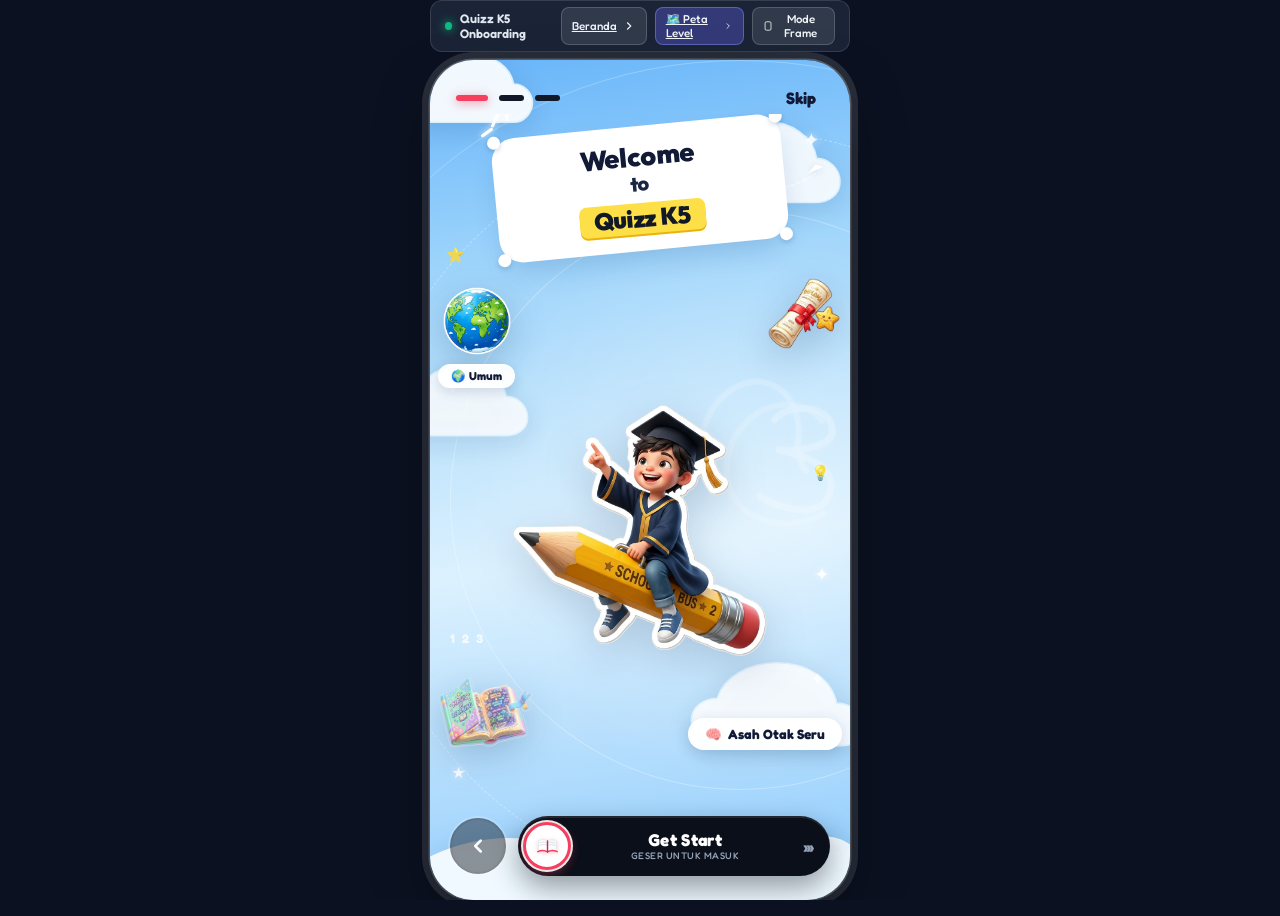
==== commit ae1c881a: "jekjek" ====
--- a/index.html
+++ b/index.html
@@ -21,7 +21,11 @@
       </div>
       <div class="toolbar-actions">
         <a href="beranda/index.html" class="toolbar-btn" title="Buka Halaman Dalam Beranda">
-          <span>Halaman Dalam (Beranda)</span>
+          <span>Beranda</span>
+          <svg width="14" height="14" viewBox="0 0 24 24" fill="none" stroke="currentColor" stroke-width="2"><polyline points="9 18 15 12 9 6"></polyline></svg>
+        </a>
+        <a href="peta_level/index.html" class="toolbar-btn" title="Buka Peta 8 Level Quest" style="background: rgba(99, 102, 241, 0.35); border-color: rgba(129, 140, 248, 0.5);">
+          <span>🗺️ Peta Level</span>
           <svg width="14" height="14" viewBox="0 0 24 24" fill="none" stroke="currentColor" stroke-width="2"><polyline points="9 18 15 12 9 6"></polyline></svg>
         </a>
         <button class="toolbar-btn" id="toggleFrameBtn" title="Toggle Mobile Mockup Frame">
@@ -119,7 +123,7 @@
       <!-- 1. Mid-Left: 3D Earth Globe + "Umum" Badge -->
       <div class="ambient-badge-wrap ambient-left" id="wrapGlobe">
         <div class="floating-item item-globe" id="floatingGlobe" title="Planet Bumi Pengetahuan">
-          <img src="assets/element_globe.png" alt="Planet Bumi 3D" class="float-img" draggable="false">
+          <img src="assets/element_globe.webp" alt="Planet Bumi 3D" class="float-img" draggable="false">
         </div>
         <div class="chip-left" id="chipLeft">
           <span class="chip-icon">🌍</span>
@@ -130,14 +134,14 @@
       <!-- 2. Mid-Right: 3D Diploma & Gold Star Certificate -->
       <div class="ambient-badge-wrap ambient-right" id="wrapDiploma">
         <div class="floating-item item-diploma" id="floatingDiploma" title="Ijazah & Bintang Juara">
-          <img src="assets/element_diploma.png" alt="Sertifikat 3D" class="float-img" draggable="false">
+          <img src="assets/element_diploma.webp" alt="Sertifikat 3D" class="float-img" draggable="false">
         </div>
       </div>
 
       <!-- 3. Lower-Left: 3D Magic Open Book (Elevated & Enlarged) -->
       <div class="ambient-badge-wrap ambient-bottom-left" id="wrapBook">
         <div class="floating-item item-book" id="floatingBook" title="Buku Pelajaran Ajaib">
-          <img src="assets/element_book.png" alt="Buku Ajaib 3D" class="float-img" draggable="false">
+          <img src="assets/element_book.webp" alt="Buku Ajaib 3D" class="float-img" draggable="false">
         </div>
       </div>
 
@@ -186,7 +190,7 @@
               <div class="character-container">
                 <div class="character-inner character-static">
                   <img 
-                    src="assets/character.png" 
+                    src="assets/character.webp" 
                     alt="Siswa ceria mengendarai pensil kuning terbang"
                     class="hero-img hero-boy"
                     id="heroCharacter"
@@ -229,7 +233,7 @@
               <div class="character-container">
                 <div class="character-inner character-static">
                   <img 
-                    src="assets/character2.png" 
+                    src="assets/character2.webp" 
                     alt="Siswi berprestasi memegang piala bintang emas dan kartu kuis"
                     class="hero-img hero-trophy"
                     draggable="false"
@@ -271,7 +275,7 @@
               <div class="character-container">
                 <div class="character-inner character-static">
                   <img 
-                    src="assets/character3.png" 
+                    src="assets/character3.webp" 
                     alt="Siswa siap kuis dengan checklist kelulusan"
                     class="hero-img hero-ready"
                     draggable="false"
